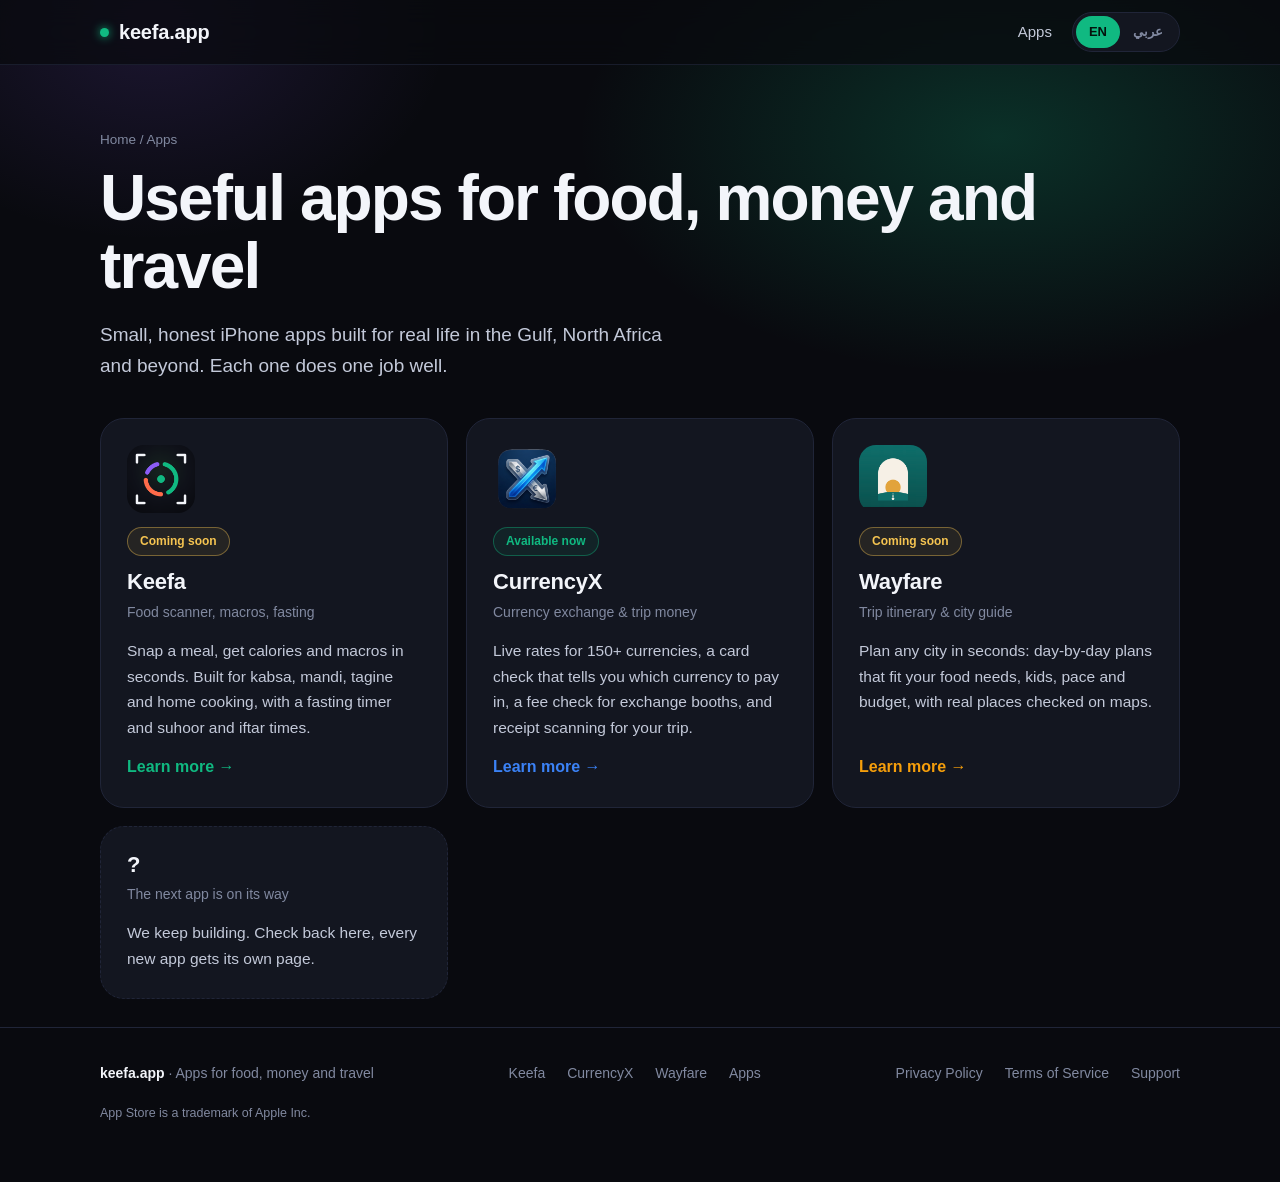
==== apps/index.html @ 59ab580b "Multi-app site on keefa.app: EN/AR pages, apps hub, CurrencyX and Wayfare pages, SEO files" ====
<!doctype html>
<html lang="en" dir="ltr">
<head>
<meta charset="utf-8">
<meta name="viewport" content="width=device-width, initial-scale=1">
<title>Our apps: Keefa, CurrencyX and Wayfare</title>
<meta name="description" content="iPhone apps for food, money and travel: Keefa calorie and macro tracker, CurrencyX currency converter and Wayfare AI travel planner.">
<meta name="robots" content="index,follow,max-image-preview:large,max-snippet:-1,max-video-preview:-1">
<meta name="theme-color" content="#090A0F">
<link rel="canonical" href="https://keefa.app/apps/">
<link rel="alternate" hreflang="en" href="https://keefa.app/apps/">
<link rel="alternate" hreflang="ar" href="https://keefa.app/ar/apps/">
<link rel="alternate" hreflang="x-default" href="https://keefa.app/apps/">
<meta property="og:type" content="website">
<meta property="og:site_name" content="keefa.app">
<meta property="og:title" content="Our apps: Keefa, CurrencyX and Wayfare">
<meta property="og:description" content="iPhone apps for food, money and travel: Keefa calorie and macro tracker, CurrencyX currency converter and Wayfare AI travel planner.">
<meta property="og:url" content="https://keefa.app/apps/">
<meta property="og:image" content="https://keefa.app/assets/og-keefa.png">
<meta property="og:image:width" content="1200">
<meta property="og:image:height" content="630">
<meta property="og:locale" content="en_US">
<meta property="og:locale:alternate" content="ar_AR">
<meta name="twitter:card" content="summary_large_image">
<meta name="twitter:title" content="Our apps: Keefa, CurrencyX and Wayfare">
<meta name="twitter:description" content="iPhone apps for food, money and travel: Keefa calorie and macro tracker, CurrencyX currency converter and Wayfare AI travel planner.">
<meta name="twitter:image" content="https://keefa.app/assets/og-keefa.png">
<link rel="icon" href="/assets/favicon.png" type="image/png">
<link rel="apple-touch-icon" href="/assets/icon.png">
<style>
:root {
    color-scheme: dark;
    --bg:#090A0F; --bg2:#0D0F17; --card:#131620; --card2:#171B27; --line:#202538;
    --ink:#F3F5FA; --soft:#C3C9D9; --muted:#8189A0;
    --emerald:#10B981; --emerald-d:#0B8F64; --coral:#FF6B4A; --violet:#8B5CF6; --gold:#F5C451;
    --radius:20px;
  }
  * { box-sizing:border-box; }
  html { scroll-behavior:smooth; }
  body {
    margin:0; background:var(--bg); color:var(--ink);
    font:16px/1.65 -apple-system, BlinkMacSystemFont, "Segoe UI", Roboto, "Geeza Pro", "Noto Sans Arabic", Tahoma, sans-serif;
    -webkit-font-smoothing:antialiased; overflow-x:hidden;
  }
  a { color:inherit; text-decoration:none; }
  .wrap { max-width:1120px; margin:0 auto; padding:0 20px; }

  /* background glow */
  .glow { position:absolute; inset:0 0 auto 0; height:760px; pointer-events:none; z-index:0;
    background:
      radial-gradient(600px 340px at 78% 18%, rgba(16,185,129,.22), transparent 70%),
      radial-gradient(420px 300px at 12% 4%, rgba(139,92,246,.14), transparent 70%); }

  /* header */
  header { position:sticky; top:0; z-index:20; backdrop-filter:blur(14px); -webkit-backdrop-filter:blur(14px);
    background:rgba(9,10,15,.72); border-bottom:1px solid rgba(32,37,56,.7); }
  .bar { display:flex; align-items:center; gap:20px; height:64px; }
  .brand { display:flex; align-items:center; gap:10px; font-weight:800; font-size:20px; letter-spacing:-.01em; }
  .brand img { width:34px; height:34px; border-radius:9px; }
  nav.links { margin-inline-start:auto; display:flex; gap:26px; font-size:15px; color:var(--soft); }
  nav.links a:hover { color:var(--ink); }
  .lang { display:flex; border:1px solid var(--line); border-radius:999px; padding:3px; background:var(--card); }
  .lang button { all:unset; cursor:pointer; padding:5px 13px; border-radius:999px; font-size:13px; font-weight:700; color:var(--muted); }
  .lang button[aria-pressed="true"] { background:var(--emerald); color:#04130D; }
  @media (max-width:780px) { nav.links { display:none; } .lang { margin-inline-start:auto; } }

  /* hero */
  .hero { position:relative; z-index:1; padding:64px 0 40px; }
  .hero-grid { display:grid; grid-template-columns:1.05fr .95fr; gap:40px; align-items:center; }
  .pill { display:inline-flex; align-items:center; gap:8px; font-size:13px; font-weight:700; color:var(--emerald);
    background:rgba(16,185,129,.1); border:1px solid rgba(16,185,129,.28); padding:6px 14px; border-radius:999px; }
  .pill i { width:7px; height:7px; border-radius:50%; background:var(--emerald); box-shadow:0 0 10px var(--emerald); }
  h1 { font-size:clamp(38px,6vw,64px); line-height:1.06; letter-spacing:-.03em; margin:18px 0 18px; font-weight:800; }
  h1 em { font-style:normal; background:linear-gradient(100deg,var(--emerald),#5EEAD4 60%,var(--gold)); -webkit-background-clip:text; background-clip:text; color:transparent; }
  html[dir="rtl"] h1 { letter-spacing:0; line-height:1.25; }
  .lead { font-size:19px; color:var(--soft); max-width:30em; margin:0 0 28px; }
  .cta { display:flex; flex-wrap:wrap; gap:14px; align-items:center; }
  .store { display:inline-flex; align-items:center; gap:12px; background:var(--ink); color:#0A0B10; border-radius:14px; padding:10px 20px 10px 16px; font-weight:700; cursor:default; opacity:.95; }
  .store svg { width:26px; height:26px; }
  .store small { display:block; font-size:11px; font-weight:600; opacity:.7; line-height:1.1; }
  .store b { display:block; font-size:18px; line-height:1.2; }
  .ghost { padding:12px 20px; border-radius:14px; border:1px solid var(--line); color:var(--soft); font-weight:600; background:var(--card); }
  .ghost:hover { border-color:var(--emerald); color:var(--ink); }
  .micro { margin-top:18px; font-size:13.5px; color:var(--muted); display:flex; flex-wrap:wrap; gap:6px 18px; }
  .micro span::before { content:"✓"; color:var(--emerald); margin-inline-end:6px; font-weight:800; }

  /* phone */
  .phone-wrap { position:relative; display:flex; justify-content:center; }
  .phone { width:300px; border-radius:46px; padding:11px; background:linear-gradient(160deg,#2A3042,#10131C 40%,#1B2030); box-shadow:0 40px 90px -20px rgba(16,185,129,.35), 0 0 0 1px #2B3146; transform:rotate(3deg); }
  html[dir="rtl"] .phone { transform:rotate(-3deg); }
  .screen { border-radius:36px; background:linear-gradient(180deg,#0C0F16,#0A0C12); padding:16px 16px 18px; min-height:560px; position:relative; overflow:hidden; }
  .notch { width:92px; height:24px; background:#04050A; border-radius:14px; margin:0 auto 14px; }
  .scan { position:relative; height:150px; border-radius:20px; overflow:hidden;
    background:
      radial-gradient(60px 46px at 34% 55%, #D9A25A, transparent 70%),
      radial-gradient(70px 50px at 66% 52%, #C6874A, transparent 70%),
      radial-gradient(40px 30px at 52% 32%, #7BB662, transparent 72%),
      radial-gradient(120px 80px at 50% 60%, #3B2A1C, #1A130D 80%); }
  .scan::after { content:""; position:absolute; inset:0; background:linear-gradient(180deg,transparent 45%,rgba(16,185,129,.45) 50%,transparent 55%); animation:sweep 3.2s ease-in-out infinite; }
  @keyframes sweep { 0%{transform:translateY(-60%)} 100%{transform:translateY(60%)} }
  .corner { position:absolute; width:20px; height:20px; border:3px solid #fff; opacity:.9; z-index:2; }
  .c1{top:10px;left:10px;border-right:0;border-bottom:0;border-radius:8px 0 0 0}
  .c2{top:10px;right:10px;border-left:0;border-bottom:0;border-radius:0 8px 0 0}
  .c3{bottom:10px;left:10px;border-right:0;border-top:0;border-radius:0 0 0 8px}
  .c4{bottom:10px;right:10px;border-left:0;border-top:0;border-radius:0 0 8px 0}
  .dish { display:flex; justify-content:space-between; align-items:center; margin:14px 2px 8px; font-weight:700; font-size:16px; }
  .tag { font-size:10.5px; font-weight:700; padding:3px 9px; border-radius:999px; }
  .tag.ref { color:var(--emerald); background:rgba(16,185,129,.12); border:1px solid rgba(16,185,129,.3); }
  .tag.est { color:var(--gold); background:rgba(245,196,81,.1); border:1px solid rgba(245,196,81,.3); }
  .ringrow { display:flex; align-items:center; gap:16px; background:var(--card); border:1px solid var(--line); border-radius:20px; padding:14px; }
  .ring { position:relative; width:104px; height:104px; flex:none; }
  .ring svg { width:100%; height:100%; transform:rotate(-90deg); }
  .ring circle { fill:none; stroke-width:12; stroke-linecap:round; }
  .ring .num { position:absolute; inset:0; display:flex; flex-direction:column; align-items:center; justify-content:center; line-height:1.1; }
  .ring .num b { font-size:25px; } .ring .num small { font-size:11px; color:var(--muted); }
  .macros { flex:1; display:grid; gap:9px; font-size:13px; }
  .macro { display:flex; justify-content:space-between; align-items:center; color:var(--soft); }
  .macro i { width:9px; height:9px; border-radius:50%; display:inline-block; margin-inline-end:7px; }
  .macro b { color:var(--ink); }
  .item { margin-top:12px; display:flex; justify-content:space-between; align-items:center; background:var(--card); border:1px solid var(--line); border-radius:16px; padding:11px 14px; font-size:13.5px; }
  .item span:last-child { color:var(--muted); }
  .savebtn { margin-top:14px; text-align:center; background:var(--emerald); color:#04130D; font-weight:800; border-radius:16px; padding:13px; }
  .eg { position:absolute; bottom:6px; right:6px; left:6px; text-align:center; font-size:10px; color:var(--muted); }
  .float { position:absolute; background:rgba(19,22,32,.92); border:1px solid var(--line); border-radius:16px; padding:10px 14px; font-size:12.5px; font-weight:700; box-shadow:0 18px 40px -14px rgba(0,0,0,.6); backdrop-filter:blur(8px); }
  .f1 { top:70px; inset-inline-start:-6px; color:var(--emerald); }
  .f2 { bottom:90px; inset-inline-end:-10px; color:var(--gold); }
  @media (max-width:900px) {
    .hero-grid { grid-template-columns:1fr; } .phone-wrap { margin-top:24px; }
    .f1 { inset-inline-start:2%; } .f2 { inset-inline-end:2%; }
  }

  /* sections */
  section { position:relative; z-index:1; padding:76px 0; }
  .alt { background:var(--bg2); border-block:1px solid var(--line); }
  .eyebrow { color:var(--emerald); font-weight:800; font-size:13px; letter-spacing:.12em; text-transform:uppercase; }
  html[dir="rtl"] .eyebrow { letter-spacing:0; }
  h2 { font-size:clamp(30px,4.2vw,44px); line-height:1.12; letter-spacing:-.025em; margin:10px 0 14px; font-weight:800; }
  html[dir="rtl"] h2 { letter-spacing:0; line-height:1.3; }
  .sub { color:var(--soft); font-size:18px; max-width:34em; margin:0; }
  .grid3 { display:grid; grid-template-columns:repeat(3,1fr); gap:18px; margin-top:40px; }
  .card { background:var(--card); border:1px solid var(--line); border-radius:var(--radius); padding:26px; }
  .card h3 { margin:14px 0 8px; font-size:20px; }
  .card p { margin:0; color:var(--soft); }
  .step { width:44px; height:44px; border-radius:14px; display:grid; place-items:center; font-weight:800; font-size:19px; color:#04130D; background:var(--emerald); }
  .card:nth-child(2) .step { background:var(--coral); } .card:nth-child(3) .step { background:var(--violet); color:#fff; }
  @media (max-width:860px) { .grid3 { grid-template-columns:1fr; } }

  .split { display:grid; grid-template-columns:1fr 1fr; gap:44px; align-items:center; }
  @media (max-width:860px) { .split { grid-template-columns:1fr; } }
  .checks { list-style:none; padding:0; margin:22px 0 0; display:grid; gap:12px; }
  .checks li { display:flex; gap:12px; color:var(--soft); }
  .checks li::before { content:"✓"; flex:none; width:24px; height:24px; border-radius:8px; display:grid; place-items:center; font-size:13px; font-weight:800; color:#04130D; background:var(--emerald); margin-top:2px; }

  .honest { display:grid; gap:12px; }
  .row { display:flex; align-items:center; justify-content:space-between; gap:12px; background:var(--card2); border:1px solid var(--line); border-radius:16px; padding:15px 18px; }
  .row b { font-size:16px; } .row small { display:block; color:var(--muted); font-size:13px; }
  .row .kc { font-weight:800; font-size:18px; }
  .edit { text-align:center; color:var(--muted); font-size:13.5px; padding:6px 0 0; }

  .fast { background:var(--card); border:1px solid var(--line); border-radius:28px; padding:28px; }
  .fastring { width:190px; height:190px; margin:0 auto 20px; position:relative; }
  .fastring svg { width:100%; height:100%; transform:rotate(-90deg); }
  .fastring circle { fill:none; stroke-width:14; stroke-linecap:round; }
  .fastring .mid { position:absolute; inset:0; display:flex; flex-direction:column; align-items:center; justify-content:center; }
  .fastring .mid b { font-size:34px; letter-spacing:-.02em; } .fastring .mid small { color:var(--muted); font-size:12px; }
  .times { display:grid; grid-template-columns:1fr 1fr; gap:12px; }
  .times div { background:var(--card2); border:1px solid var(--line); border-radius:16px; padding:14px; text-align:center; }
  .times small { display:block; color:var(--muted); font-size:12px; } .times b { font-size:20px; }

  .dishes { display:flex; flex-wrap:wrap; gap:10px; margin-top:28px; }
  .dishes span { padding:10px 18px; border-radius:999px; background:var(--card); border:1px solid var(--line); font-weight:700; color:var(--soft); }
  .dishes span:nth-child(3n+1) { border-color:rgba(16,185,129,.4); }
  .dishes span:nth-child(3n+2) { border-color:rgba(255,107,74,.4); }
  .dishes span:nth-child(3n) { border-color:rgba(139,92,246,.45); }

  .priv { display:grid; grid-template-columns:repeat(4,1fr); gap:16px; margin-top:36px; }
  .priv .card { padding:22px; } .priv .card h3 { font-size:17px; margin:0 0 6px; }
  .priv .card p { font-size:14.5px; }
  @media (max-width:900px) { .priv { grid-template-columns:1fr 1fr; } }
  @media (max-width:520px) { .priv { grid-template-columns:1fr; } }

  .plans { display:grid; grid-template-columns:1fr 1fr; gap:18px; margin-top:40px; max-width:820px; }
  @media (max-width:700px) { .plans { grid-template-columns:1fr; } }
  .plan h3 { margin:0 0 4px; font-size:22px; } .plan .tagline { color:var(--muted); font-size:14px; margin-bottom:16px; }
  .plan.pro { border-color:rgba(16,185,129,.55); background:linear-gradient(180deg,rgba(16,185,129,.08),var(--card) 55%); position:relative; }
  .plan .badge { position:absolute; top:-12px; inset-inline-end:20px; background:var(--emerald); color:#04130D; font-size:12px; font-weight:800; padding:4px 12px; border-radius:999px; }
  .plan .checks { margin-top:0; }
  .note { color:var(--muted); font-size:13.5px; margin-top:16px; }

  details { background:var(--card); border:1px solid var(--line); border-radius:16px; padding:0 22px; margin-top:12px; }
  summary { cursor:pointer; padding:18px 0; font-weight:700; font-size:17px; list-style:none; display:flex; justify-content:space-between; gap:14px; }
  summary::-webkit-details-marker { display:none; }
  summary::after { content:"+"; color:var(--emerald); font-size:22px; line-height:1; }
  details[open] summary::after { content:"–"; }
  details p { margin:0 0 18px; color:var(--soft); }
  .faq { max-width:820px; margin-top:30px; }

  .final { text-align:center; padding:84px 0; }
  .final img { width:84px; height:84px; border-radius:22px; box-shadow:0 20px 50px -12px rgba(16,185,129,.5); }
  .final h2 { margin-top:22px; } .final .sub { margin:0 auto 26px; }
  .final .cta { justify-content:center; }

  footer { border-top:1px solid var(--line); padding:34px 0 46px; color:var(--muted); font-size:14px; }
  footer .cols { display:flex; flex-wrap:wrap; gap:18px 30px; align-items:center; justify-content:space-between; }
  footer nav { display:flex; flex-wrap:wrap; gap:8px 22px; }
  footer a:hover { color:var(--emerald); }
  .disc { margin-top:18px; font-size:12.5px; max-width:70em; }

  .reveal { opacity:0; transform:translateY(18px); transition:opacity .6s ease, transform .6s ease; }
  .reveal.in { opacity:1; transform:none; }
  @media (prefers-reduced-motion:reduce) { .reveal { opacity:1; transform:none; transition:none; } .scan::after { animation:none; } html { scroll-behavior:auto; } }

/* ---- multi-page additions ---- */
.skip{position:absolute;inset-inline-start:-999px;top:8px;background:var(--emerald);color:#04130D;padding:8px 14px;border-radius:10px;font-weight:800;z-index:50}
.skip:focus{inset-inline-start:12px}
.lang a{padding:5px 13px;border-radius:999px;font-size:13px;font-weight:700;color:var(--muted);display:block}
.lang a[aria-current="true"]{background:var(--emerald);color:#04130D}
.brand .dot{width:9px;height:9px;border-radius:50%;background:var(--emerald);box-shadow:0 0 10px var(--emerald)}
.acc{--accent:var(--emerald)}
.page-head{position:relative;z-index:1;padding:64px 0 28px}
.page-head h1{margin-top:14px}
.apps{display:grid;grid-template-columns:repeat(3,1fr);gap:18px;margin-top:36px}
@media (max-width:900px){.apps{grid-template-columns:1fr}}
.appcard{display:flex;flex-direction:column;gap:14px;background:var(--card);border:1px solid var(--line);border-radius:24px;padding:26px;transition:transform .2s,border-color .2s}
.appcard:hover{transform:translateY(-3px);border-color:var(--accent)}
.appcard img{width:68px;height:68px;border-radius:17px}
.appcard h2,.appcard h3{margin:0;font-size:22px;letter-spacing:-.01em}
.appcard .st{color:var(--muted);font-size:14px;margin:-8px 0 0}
.appcard p{margin:0;color:var(--soft);font-size:15.5px}
.appcard .go{margin-top:auto;color:var(--accent);font-weight:800}
.status{align-self:flex-start;font-size:12px;font-weight:800;padding:4px 12px;border-radius:999px;border:1px solid var(--line);color:var(--muted)}
.status.live{color:var(--emerald);border-color:rgba(16,185,129,.4);background:rgba(16,185,129,.08)}
.status.soon{color:var(--gold);border-color:rgba(245,196,81,.4);background:rgba(245,196,81,.08)}
.apphero{display:grid;grid-template-columns:auto 1fr;gap:28px;align-items:center}
@media (max-width:640px){.apphero{grid-template-columns:1fr}}
.apphero img{width:132px;height:132px;border-radius:32px;box-shadow:0 24px 60px -14px var(--accent)}
.feat{display:grid;grid-template-columns:repeat(3,1fr);gap:16px;margin-top:34px}
@media (max-width:900px){.feat{grid-template-columns:1fr 1fr}} @media (max-width:560px){.feat{grid-template-columns:1fr}}
.feat .card{padding:22px} .feat .card h3{font-size:17px;margin:0 0 6px} .feat .card p{font-size:14.5px}
.crumbs{font-size:13.5px;color:var(--muted)} .crumbs a:hover{color:var(--emerald)}
.fine{color:var(--muted);font-size:13px;margin-top:14px;max-width:60em}
.links-row{display:flex;flex-wrap:wrap;gap:10px 22px;margin-top:22px;font-weight:700}
.links-row a{color:var(--accent)} .links-row a:hover{text-decoration:underline}
.more{margin-top:26px}

</style>
<script type="application/ld+json">{"@context": "https://schema.org", "@graph": [{"@type": "WebSite", "@id": "https://keefa.app/#site", "url": "https://keefa.app/", "name": "keefa.app", "inLanguage": ["en", "ar"]}, {"@type": "CollectionPage", "name": "Our apps: Keefa, CurrencyX and Wayfare", "url": "https://keefa.app/apps/", "description": "iPhone apps for food, money and travel: Keefa calorie and macro tracker, CurrencyX currency converter and Wayfare AI travel planner.", "mainEntity": {"@type": "ItemList", "itemListElement": [{"@type": "ListItem", "position": 1, "url": "https://keefa.app/", "name": "Keefa"}, {"@type": "ListItem", "position": 2, "url": "https://keefa.app/currencyx/", "name": "CurrencyX"}, {"@type": "ListItem", "position": 3, "url": "https://keefa.app/wayfare/", "name": "Wayfare"}]}}, {"@type": "BreadcrumbList", "itemListElement": [{"@type": "ListItem", "position": 1, "name": "Home", "item": "https://keefa.app/"}, {"@type": "ListItem", "position": 2, "name": "Apps", "item": "https://keefa.app/apps/"}]}]}</script>
</head>
<body>
<div class="glow"></div>
<a class="skip" href="#main">Skip to content</a>
<header><div class="wrap bar"><a class="brand" href="/"><span class="dot"></span><span>keefa.app</span></a><nav class="links" aria-label="Main"><a href="/apps/">Apps</a></nav><div class="lang" role="group" aria-label="Language"><a href="/apps/" hreflang="en" lang="en" aria-current="true">EN</a><a href="/ar/apps/" hreflang="ar" lang="ar" aria-current="false">عربي</a></div></div></header>
<main id="main">
<div class="page-head"><div class="wrap">
<nav class="crumbs" aria-label="Breadcrumb"><a href="/">Home</a> / Apps</nav>
<h1>Useful apps for food, money and travel</h1><p class="lead">Small, honest iPhone apps built for real life in the Gulf, North Africa and beyond. Each one does one job well.</p>
<div class="apps"><a class="appcard acc reveal" style="--accent:#10B981" href="/">
<img src="/assets/icon.png" alt="Keefa icon" width="68" height="68" loading="lazy">
<span class="status soon">Coming soon</span>
<h2>Keefa</h2><p class="st">Food scanner, macros, fasting</p><p>Snap a meal, get calories and macros in seconds. Built for kabsa, mandi, tagine and home cooking, with a fasting timer and suhoor and iftar times.</p>
<span class="go">Learn more &rarr;</span></a><a class="appcard acc reveal" style="--accent:#3B82F6" href="/currencyx/">
<img src="/assets/currencyx.png" alt="CurrencyX icon" width="68" height="68" loading="lazy">
<span class="status live">Available now</span>
<h2>CurrencyX</h2><p class="st">Currency exchange &amp; trip money</p><p>Live rates for 150+ currencies, a card check that tells you which currency to pay in, a fee check for exchange booths, and receipt scanning for your trip.</p>
<span class="go">Learn more &rarr;</span></a><a class="appcard acc reveal" style="--accent:#F59E0B" href="/wayfare/">
<img src="/assets/wayfare.png" alt="Wayfare icon" width="68" height="68" loading="lazy">
<span class="status soon">Coming soon</span>
<h2>Wayfare</h2><p class="st">Trip itinerary &amp; city guide</p><p>Plan any city in seconds: day-by-day plans that fit your food needs, kids, pace and budget, with real places checked on maps.</p>
<span class="go">Learn more &rarr;</span></a><div class="appcard reveal" style="--accent:#8B5CF6;border-style:dashed"><h2>?</h2><p class="st">The next app is on its way</p><p>We keep building. Check back here, every new app gets its own page.</p></div></div></div></div>
</main>
<footer><div class="wrap">
<div class="cols"><div><strong style="color:var(--ink)">keefa.app</strong> &middot; Apps for food, money and travel</div>
<nav aria-label="Apps"><a href="/">Keefa</a><a href="/currencyx/">CurrencyX</a><a href="/wayfare/">Wayfare</a><a href="/apps/">Apps</a></nav>
<nav aria-label="Legal"><a href="/privacy.html">Privacy Policy</a><a href="/terms.html">Terms of Service</a><a href="/support.html">Support</a></nav></div>
<p class="disc">App Store is a trademark of Apple Inc. </p>
</div></footer>
<script>
(function(){var els=document.querySelectorAll('.reveal');
if('IntersectionObserver' in window){var io=new IntersectionObserver(function(es){es.forEach(function(e){if(e.isIntersecting){e.target.classList.add('in');io.unobserve(e.target);}});},{threshold:.12});els.forEach(function(el){io.observe(el);});}
else{els.forEach(function(el){el.classList.add('in');});}})();
</script>
</body>
</html>
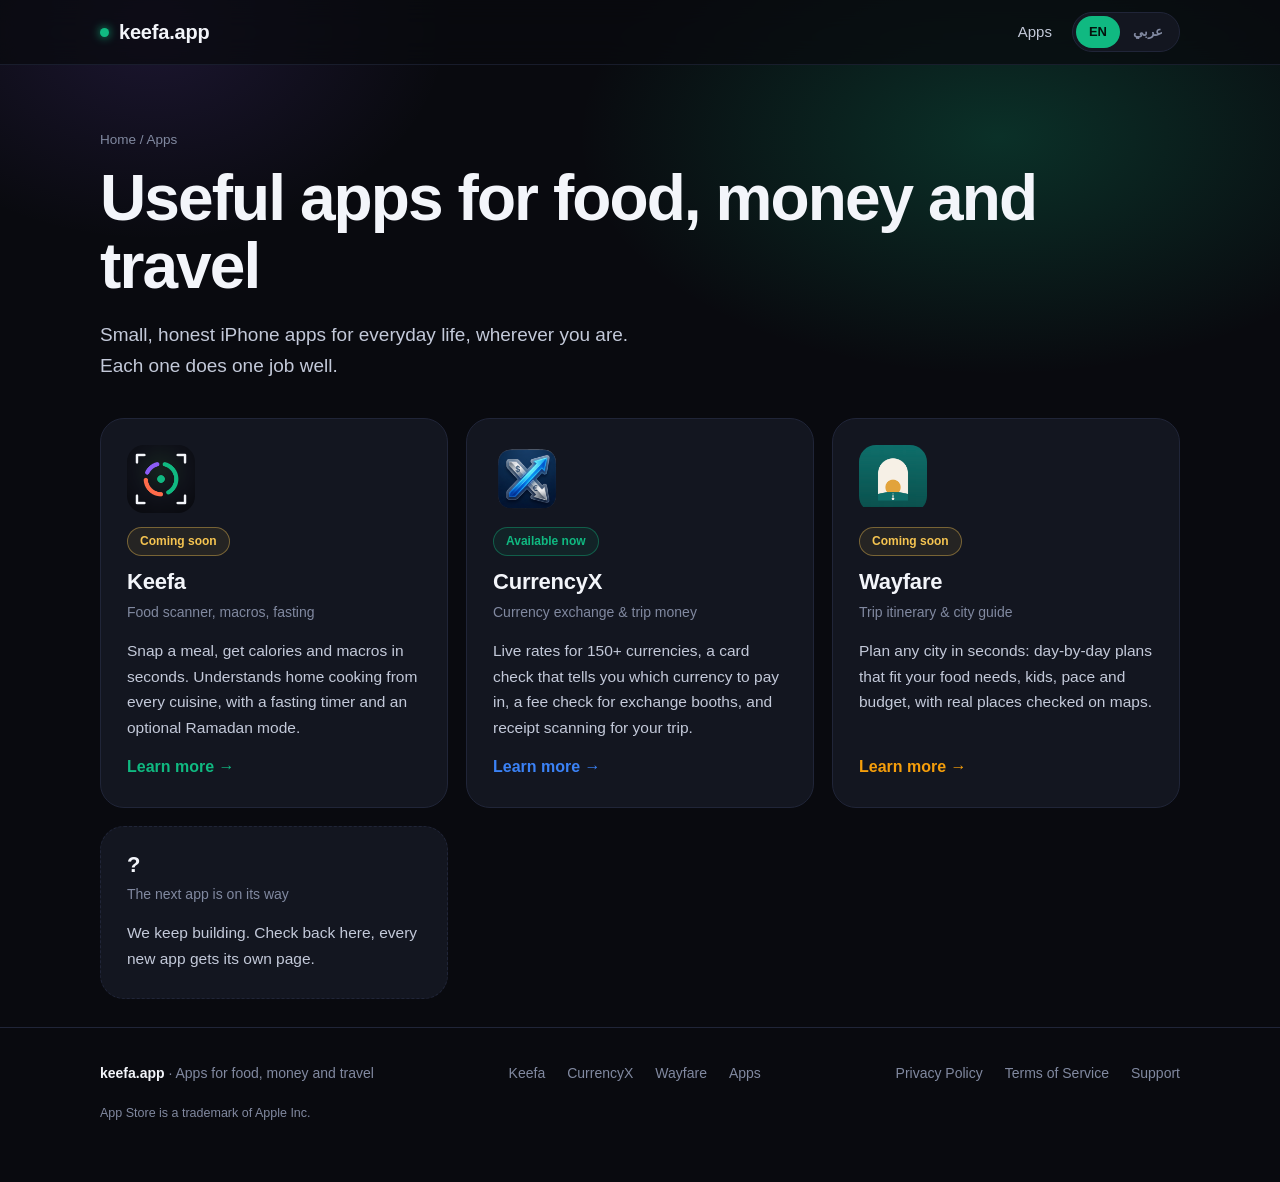
==== commit 52803a3a: "Site copy: every cuisine, 12 languages, not region-specific" ====
--- a/apps/index.html
+++ b/apps/index.html
@@ -253,11 +253,11 @@
 <main id="main">
 <div class="page-head"><div class="wrap">
 <nav class="crumbs" aria-label="Breadcrumb"><a href="/">Home</a> / Apps</nav>
-<h1>Useful apps for food, money and travel</h1><p class="lead">Small, honest iPhone apps built for real life in the Gulf, North Africa and beyond. Each one does one job well.</p>
+<h1>Useful apps for food, money and travel</h1><p class="lead">Small, honest iPhone apps for everyday life, wherever you are. Each one does one job well.</p>
 <div class="apps"><a class="appcard acc reveal" style="--accent:#10B981" href="/">
 <img src="/assets/icon.png" alt="Keefa icon" width="68" height="68" loading="lazy">
 <span class="status soon">Coming soon</span>
-<h2>Keefa</h2><p class="st">Food scanner, macros, fasting</p><p>Snap a meal, get calories and macros in seconds. Built for kabsa, mandi, tagine and home cooking, with a fasting timer and suhoor and iftar times.</p>
+<h2>Keefa</h2><p class="st">Food scanner, macros, fasting</p><p>Snap a meal, get calories and macros in seconds. Understands home cooking from every cuisine, with a fasting timer and an optional Ramadan mode.</p>
 <span class="go">Learn more &rarr;</span></a><a class="appcard acc reveal" style="--accent:#3B82F6" href="/currencyx/">
 <img src="/assets/currencyx.png" alt="CurrencyX icon" width="68" height="68" loading="lazy">
 <span class="status live">Available now</span>
